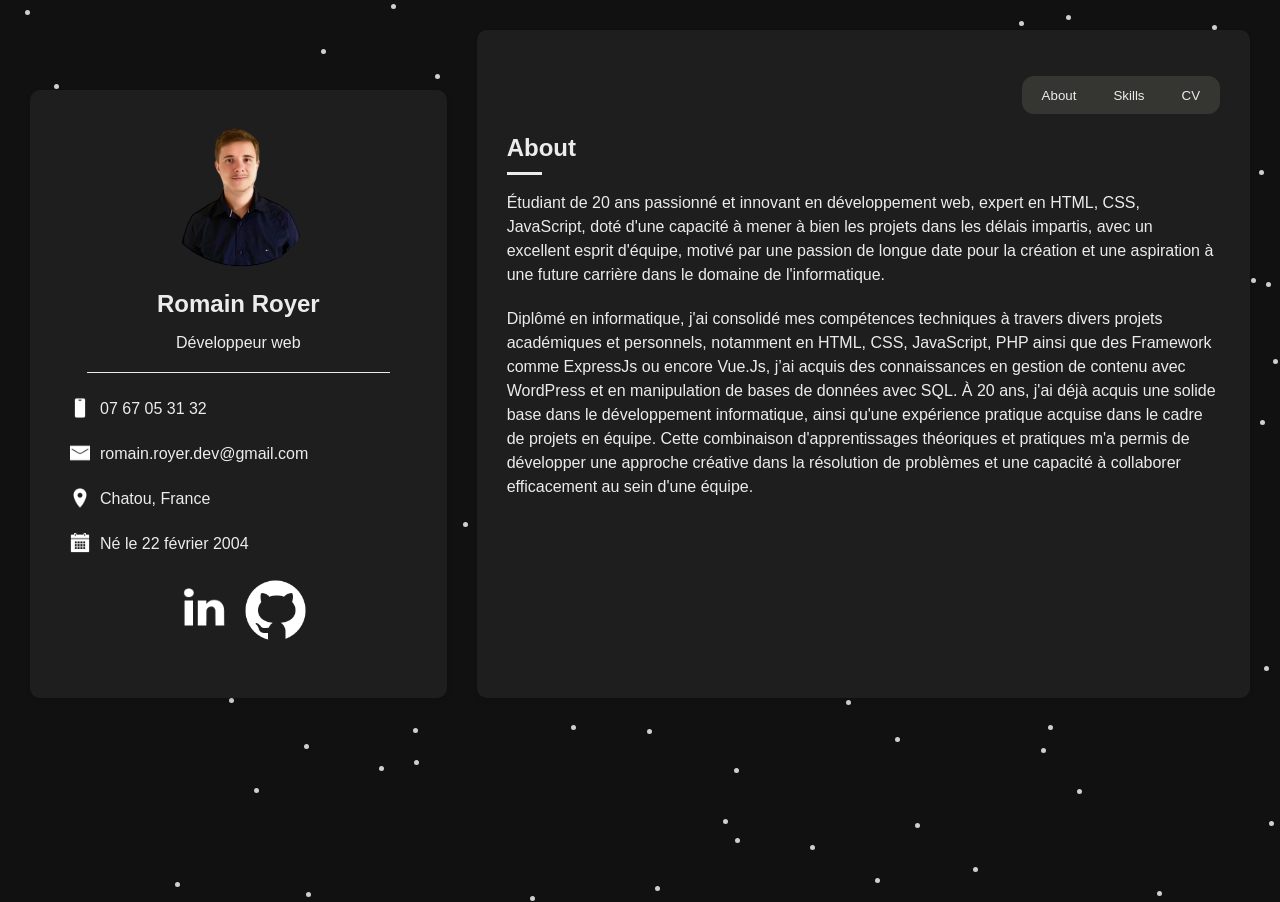
==== index.html @ 0dc57cb0 "portfolio" ====
<!DOCTYPE html>
<html lang="en">
<head>
  <meta charset="UTF-8">
  <meta name="viewport" content="width=device-width, initial-scale=1.0">
  <title>Romain Royer Portfolio</title>
  <link rel="stylesheet" href="style.css">
  <link rel="icon" type="image/png" href="img/icons_portfolio.png"/>
</head>
<body>
  <div class="container">
    <div class="left-section">
      <div class="profile-image">
        <img src="img/Moi-fococlipping-standard.png" alt="Profile Picture">
      </div>
      <div class="profile-info">
        <h2>Romain Royer</h2>
        <p>Développeur web</p>
        <div class="underline"></div>
        <div class="contact-info">
          <div class="contact-item">
            <i class="fas fa-phone-alt"></i>
            <img src="img/icons_phone.png" alt="">
            <p>07 67 05 31 32</p>
          </div>
          <div class="contact-item">
            <i class="fas fa-envelope"></i>
            <img src="img/icons_mail.png" alt="">
            <p>romain.royer.dev@gmail.com</p>
          </div>
          <div class="contact-item">
            <i class="fas fa-map-marker-alt"></i>
            <img src="img/icons_location.png" alt="">
            <p>Chatou, France</p>
          </div>
          <div class="contact-item">
            <i class="fas fa-calendar-alt"></i>
            <img src="img/icons_calendrier.png" alt="">
            <p>Né le 22 février 2004</p>
          </div>
        </div>
        <div class="social-links">
          <a href="https://www.linkedin.com/in/romain-royer-70a17724b/" target="_blank"><img src="img/linkedin_blanc.png" alt=""></a>
          <a href="https://github.com/RomainRy" target="_blank"><img src="img/github_blanc.png" alt=""></a>
        </div>
        
      </div>
    </div>
    <div class="right-section">
      <ul>
        <li><button onclick="showSection('about')">About</button></li>
        <li><button onclick="showSection('skills')">Skills</button></li>
        <li><button onclick="showSection('cv')">CV</button></li> 
      </ul>

      <div id="about" class="about-section">
        <h2>About</h2>
        <div class="underline2"></div>
        <p>Étudiant de 20 ans passionné et innovant en développement web, expert en HTML, CSS, JavaScript, doté d'une capacité à mener à bien les projets dans les délais impartis, avec un excellent esprit d'équipe, motivé par une passion de longue date pour la création et une aspiration à une future carrière dans le domaine de l'informatique.</p>
        <p>Diplômé en informatique, j'ai consolidé mes compétences techniques à travers divers projets académiques et personnels, notamment en HTML, CSS, JavaScript, PHP ainsi que des Framework comme ExpressJs ou encore Vue.Js, j’ai acquis des connaissances en gestion de contenu avec WordPress et en manipulation de bases de données avec SQL. À 20 ans, j'ai déjà acquis une solide base dans le développement informatique, ainsi qu'une expérience pratique acquise dans le cadre de projets en équipe. Cette combinaison d'apprentissages théoriques et pratiques m'a permis de développer une approche créative dans la résolution de problèmes et une capacité à collaborer efficacement au sein d'une équipe.</p>
      </div>
    
      <div id="skills" class="resume-section hidden">
        <h2>Skills</h2>
        <div class="underline2"></div>
        <h3>Mes compétences soft-skills :</h3>
        <p>- Esprit d'équipe <br> - Résolution de problèmes <br> - Pensée critique <br> - Gestion du stress <br> - Curieux</p>
        <h3>Mes compétences hard-skills :</h3>
        <p>- HTML <br> - CSS <br> - Javascript <br> - PHP <br> - ExpresJs <br> - WordPress <br> - Vite</p>
        <h3>Perfectionement en cour :</h3>
        <p>- React <br> - tailwind</p>
      </div>
    
      <div id="cv" class="cv-section hidden">
        <h2>Voici mon CV</h2>
        <div class="underline2"></div>
        <img src="img/Romain.png" alt="">
      </div>
    </div>
    </div>
  </div>
</body>

<script>
  function showSection(sectionId) {
    // Cache toutes les sections
    document.querySelectorAll('.right-section > div').forEach(section => {
      section.classList.add('hidden');
    });

    // Affiche la section cliquée
    document.getElementById(sectionId).classList.remove('hidden');
  }


  const numParticles = 100; // Number of particles
    const particles = [];

    // Initialize particles
    for (let i = 0; i < numParticles; i++) {
      const particle = document.createElement('div');
      particle.classList.add('particle');
      
      // Set random initial position
      particle.x = Math.random() * window.innerWidth;
      particle.y = Math.random() * window.innerHeight;

      // Set random velocity (movement speed and direction)
      particle.velocityX = (Math.random() - 0.5) * 2; // Horizontal velocity
      particle.velocityY = (Math.random() - 0.5) * 2; // Vertical velocity

      // Apply initial position
      particle.style.left = particle.x + 'px';
      particle.style.top = particle.y + 'px';

      particles.push(particle);
      document.body.appendChild(particle);
    }

    function animateParticles() {
      particles.forEach(particle => {
        // Update position based on velocity
        particle.x += particle.velocityX;
        particle.y += particle.velocityY;

        // Check for collision with screen boundaries and reverse velocity (bounce effect)
        if (particle.x <= 0 || particle.x >= window.innerWidth - 5) {
          particle.velocityX *= -1; // Reverse horizontal direction
        }
        if (particle.y <= 0 || particle.y >= window.innerHeight - 5) {
          particle.velocityY *= -1; // Reverse vertical direction
        }

        // Apply the updated position
        particle.style.left = particle.x + 'px';
        particle.style.top = particle.y + 'px';
      });

      // Continuously animate
      requestAnimationFrame(animateParticles);
    }

    // Start the animation
    animateParticles();

    // Update particles' positions if the window is resized
    window.addEventListener('resize', () => {
      particles.forEach(particle => {
        particle.x = Math.random() * window.innerWidth;
        particle.y = Math.random() * window.innerHeight;
      });
    });
</script>
</html>
---- style.css ----
body {
    font-family: sans-serif;
    margin: 0;
    background-color: #111111;
    display: flex;
    overflow: hidden;
  }

  .particle {
    position: absolute; /* Fix particle position to viewport */
    width: 5px;
    height: 5px;
    background-color: rgba(255, 255, 255, 0.8);
    border-radius: 50%;
  }

  @keyframes moveParticle {
    0% {
      transform: translate(0, 0);
    }
    100% {
      transform: translate(calc(-50vw + 100vw * var(--x)), calc(-50vh + 100vh * var(--y)));
    }
  }
  
  .container {
    display: flex;
    width: 100%;
    padding: 30px;
  }
  
  .left-section {
    background-color: #1e1e1e;
    padding: 30px;
    border-radius: 10px;
    box-shadow: 0 2px 5px rgba(0, 0, 0, 0.1);
    width: 30%;
    margin-right: 30px;
    margin-top: 60px;
    height: max-content;
    z-index: 10;
  }
  
  .profile-image {
    width: 150px;
    height: 150px;
    border-radius: 50%;
    overflow: hidden;
    margin: 0 auto;
    margin-bottom: 20px;
  }
  
  .profile-image img {
    width: 100%;
    height: 100%;
    object-fit: cover;
  }
  
  .profile-info h2 {
    font-size: 24px;
    font-weight: bold;
    margin-bottom: 10px;
    text-align: center;
    color: #ececec;
  }
  
  .profile-info p {
    font-size: 16px;
    margin-bottom: 20px;
    text-align: center;
    color: #ececec;
  }

  .underline {
    width: 85%;
    height: 1px; 
    background-color: #ececec; 
    margin: 10px auto; 
  }

  .underline2 {
    width: 5%;
    height: 3px; 
    background-color: #ececec;  
  }
  
  .social-links {
    display: flex;
    justify-content: center;
    margin-bottom: 20px;
    height: 75px;
  }

  .social-links a {
    transition: height 0.3s ease; /* Ajoutez cette ligne pour une transition plus lente */
  }

  .social-links a:hover{
    height: 85px;
  }
  
  .social-links a {
    display: flex;
    justify-content: center;
    margin-bottom: 20px;
    height: 75px;
  }
  
  .contact-info {
    margin-bottom: 20px;
  }

  .contact-info img{
    width: 20px;
    height: 20px;
    margin-right: 10px;
    margin-top: 15px;
  }
  
  .contact-item {
    display: flex;
    align-items: center;
    margin-bottom: 10px;
  }
  
  .contact-item i {
    color: #333;
    font-size: 18px;
    margin-right: 10px;
  }
  
  .contact-item p {
    font-size: 16px;
    margin-bottom: 0;
  }
  
  .download-cv {
    background-color: #007bff;
    color: #fff;
    padding: 10px 20px;
    border-radius: 5px;
    text-decoration: none;
    display: block;
    width: fit-content;
    margin: 0 auto;
    transition: background-color 0.3s ease;
  }
  
  .download-cv:hover {
    background-color: #0056b3;
  }
  
  .right-section {
    background-color: #1e1e1e;
    padding: 30px;
    border-radius: 10px;
    box-shadow: 0 2px 5px rgba(0, 0, 0, 0.1);
    width: 60%;
    z-index: 10;
  }

  .right-section ul {
    display: flex;
    flex-direction: row;
    justify-content: center;
    list-style: none;
    gap: 25px;
    background-color: #353632;
    width: 25%;
    margin-left: auto;
    margin-right: 0;
    padding: 10px;
    border-radius: 12px;
  }

  .right-section button{
    color: #ececec;
    background: none;
    border: none;
  }

  .right-section button:hover{
    color: #007bff;
    cursor: pointer;
  }
  
  .about-section h2 {
    font-size: 24px;
    font-weight: bold;
    margin-bottom: 10px;
    color: #ececec;
  }
  
  .about-section p {
    font-size: 16px;
    line-height: 1.5;
    margin-bottom: 20px;
    color: #ececec;
  }
  
  /* .skills-section {
    margin-bottom: 20px;
  }
  
  .skills-section h2 {
    font-size: 20px;
    font-weight: bold;
    margin-bottom: 10px;
  }
  
  .skill-card {
    background-color: #f8f9fa;
    padding: 20px;
    border-radius: 10px;
    box-shadow: 0 2px 5px rgba(0, 0, 0, 0.1);
    margin-bottom: 20px;
  }
  
  .skill-card i {
    color: #007bff;
    font-size: 30px;
    margin-bottom: 10px;
  }
  
  .skill-card h3 {
    font-size: 18px;
    font-weight: bold;
    margin-bottom: 10px;
  }
  
  .skill-card p {
    font-size: 14px;
    line-height: 1.5;
  } */

  .hidden {
    display: none;
  }

  .resume-section{
    color: #ececec;
  }

  .resume-section h2 {
    font-size: 24px;
    font-weight: bold;
    margin-bottom: 10px;
    color: #ececec;
  }

  .cv-section{
    color: #ececec;
  }

  .cv-section h2 {
    font-size: 24px;
    font-weight: bold;
    margin-bottom: 10px;
    color: #ececec;
  }

  .cv-section img{
    margin-top: 10px;
    width: 400px;
    align-items: center;
  }
  
  @media (max-width: 992px) {
    .container {
      flex-direction: column;
    }
  
    .left-section, .right-section {
      width: 100%;
      margin-bottom: 30px;
    }
  
    .sidebar {
      width: 100%;
    }
  }
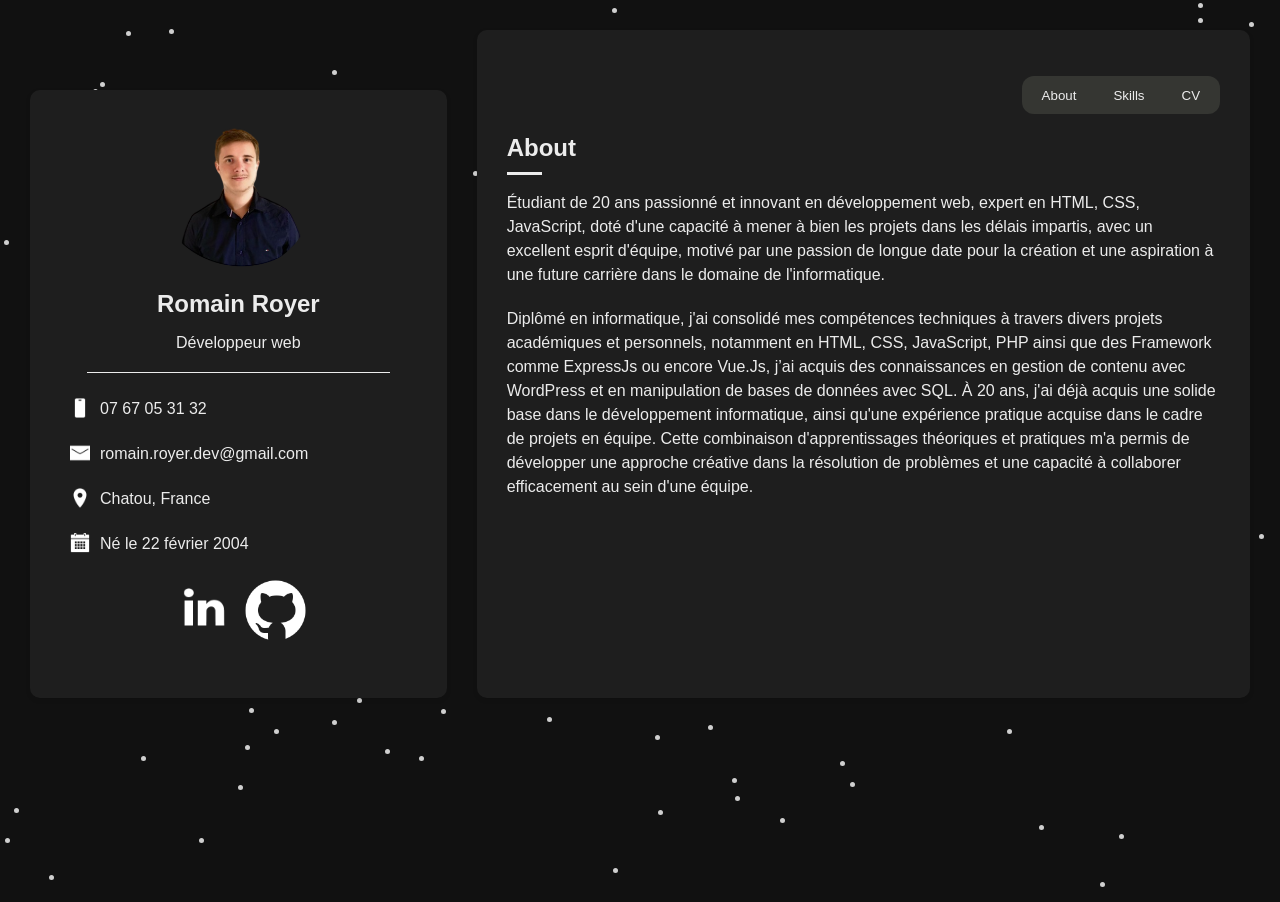
==== commit 15630e35: "update" ====
--- a/index.html
+++ b/index.html
@@ -67,7 +67,7 @@
         <p>- Esprit d'équipe <br> - Résolution de problèmes <br> - Pensée critique <br> - Gestion du stress <br> - Curieux</p>
         <h3>Mes compétences hard-skills :</h3>
         <p>- HTML <br> - CSS <br> - Javascript <br> - PHP <br> - ExpresJs <br> - WordPress <br> - Vite</p>
-        <h3>Perfectionement en cour :</h3>
+        <h3>Perfectionement en cours :</h3>
         <p>- React <br> - tailwind</p>
       </div>
     
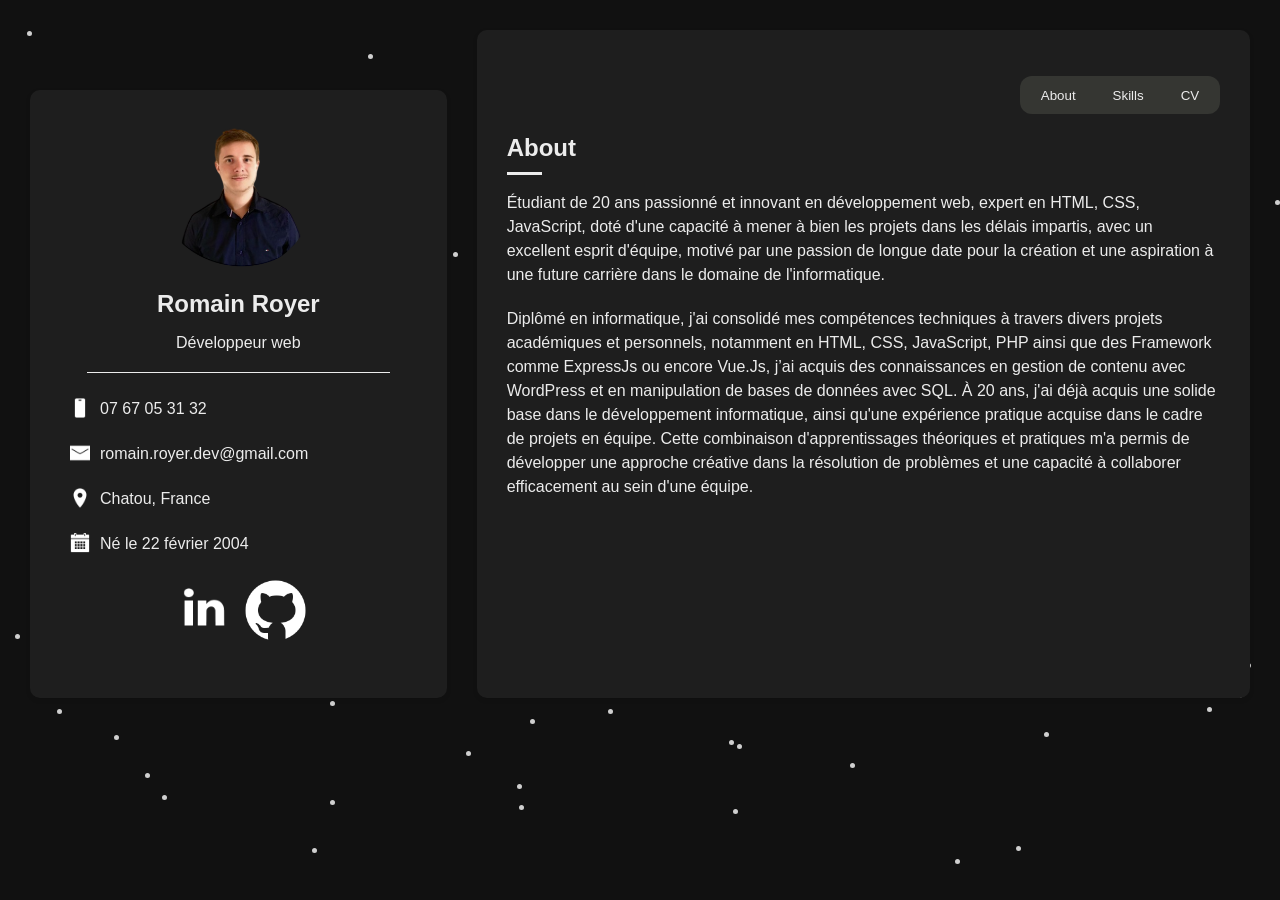
==== commit 1cc36d97: "ajout du responsive + icones" ====
--- a/index.html
+++ b/index.html
@@ -66,9 +66,44 @@
         <h3>Mes compétences soft-skills :</h3>
         <p>- Esprit d'équipe <br> - Résolution de problèmes <br> - Pensée critique <br> - Gestion du stress <br> - Curieux</p>
         <h3>Mes compétences hard-skills :</h3>
-        <p>- HTML <br> - CSS <br> - Javascript <br> - PHP <br> - ExpresJs <br> - WordPress <br> - Vite</p>
+        <div class="hardkills">
+          <div>
+            <img src="img/HTML.png" alt="">
+            <p>HTML</p>
+          </div>
+          <div>
+            <img src="img/css.png" alt="">
+            <p>CSS</p>
+          </div>
+          <div>
+            <img src="img/JavaScript.png" alt="">
+            <p>JavaScript</p>
+          </div>
+          <div>
+            <img src="img/PHP.png" alt="">
+            <p>PHP</p>
+          </div>
+          <div>
+            <img src="img/wordpress.webp" alt="">
+            <p>WordPress</p>
+          </div>
+          <div>
+            <img src="img/espressJs.png" alt="">
+            <p>ExpressJs</p>
+          </div>
+        </div>
+
         <h3>Perfectionement en cours :</h3>
-        <p>- React <br> - tailwind</p>
+        <div class="perfectionement">
+          <div>
+            <img src="img/React.webp" alt="">
+            <p>React</p>
+          </div>
+          <div>
+            <img src="img/tailwind.svg" alt="">
+            <p>Tailwind</p>
+          </div>
+        </div>
       </div>
     
       <div id="cv" class="cv-section hidden">
--- a/style.css
+++ b/style.css
@@ -7,7 +7,7 @@
   }
 
   .particle {
-    position: absolute; /* Fix particle position to viewport */
+    position: absolute; 
     width: 5px;
     height: 5px;
     background-color: rgba(255, 255, 255, 0.8);
@@ -55,7 +55,7 @@
     height: 100%;
     object-fit: cover;
   }
-  
+
   .profile-info h2 {
     font-size: 24px;
     font-weight: bold;
@@ -83,6 +83,46 @@
     height: 3px; 
     background-color: #ececec;  
   }
+
+  .hardkills{
+    background-color:#353632 ;
+    border-radius: 12px;
+    padding: 15px;
+    display: flex;
+    justify-content: space-around;
+    flex-wrap: wrap;
+    text-align: center;
+  }
+
+  .hardkills img{
+    height: 50px;
+    object-fit: cover;
+  }
+
+  .hardkills p{
+    margin: 5px 0 5px 0;
+  }
+
+  .perfectionement{
+    background-color:#353632 ;
+    border-radius: 12px;
+    padding: 15px;
+    display: flex;
+    justify-content: space-around;
+    flex-wrap: wrap;
+    text-align: center;
+    width: 50%;
+  }
+
+  .perfectionement img{
+    height: 50px;
+    object-fit: cover;
+  }
+
+  .perfectionement p{
+    margin: 5px 0 5px 0;
+  }
+
   
   .social-links {
     display: flex;
@@ -92,7 +132,7 @@
   }
 
   .social-links a {
-    transition: height 0.3s ease; /* Ajoutez cette ligne pour une transition plus lente */
+    transition: height 0.3s ease;
   }
 
   .social-links a:hover{
@@ -167,10 +207,12 @@
     gap: 25px;
     background-color: #353632;
     width: 25%;
+    min-width: 200px;
     margin-left: auto;
     margin-right: 0;
     padding: 10px;
     border-radius: 12px;
+    box-sizing: border-box;
   }
 
   .right-section button{
@@ -265,17 +307,23 @@
     align-items: center;
   }
   
-  @media (max-width: 992px) {
+  @media (max-width: 900px) {
     .container {
       flex-direction: column;
     }
   
     .left-section, .right-section {
-      width: 100%;
+      width: 90%;
       margin-bottom: 30px;
     }
   
     .sidebar {
       width: 100%;
     }
+    .particle{
+      display: none;
+    }
+    body{
+      overflow: scroll;
+    }
   }
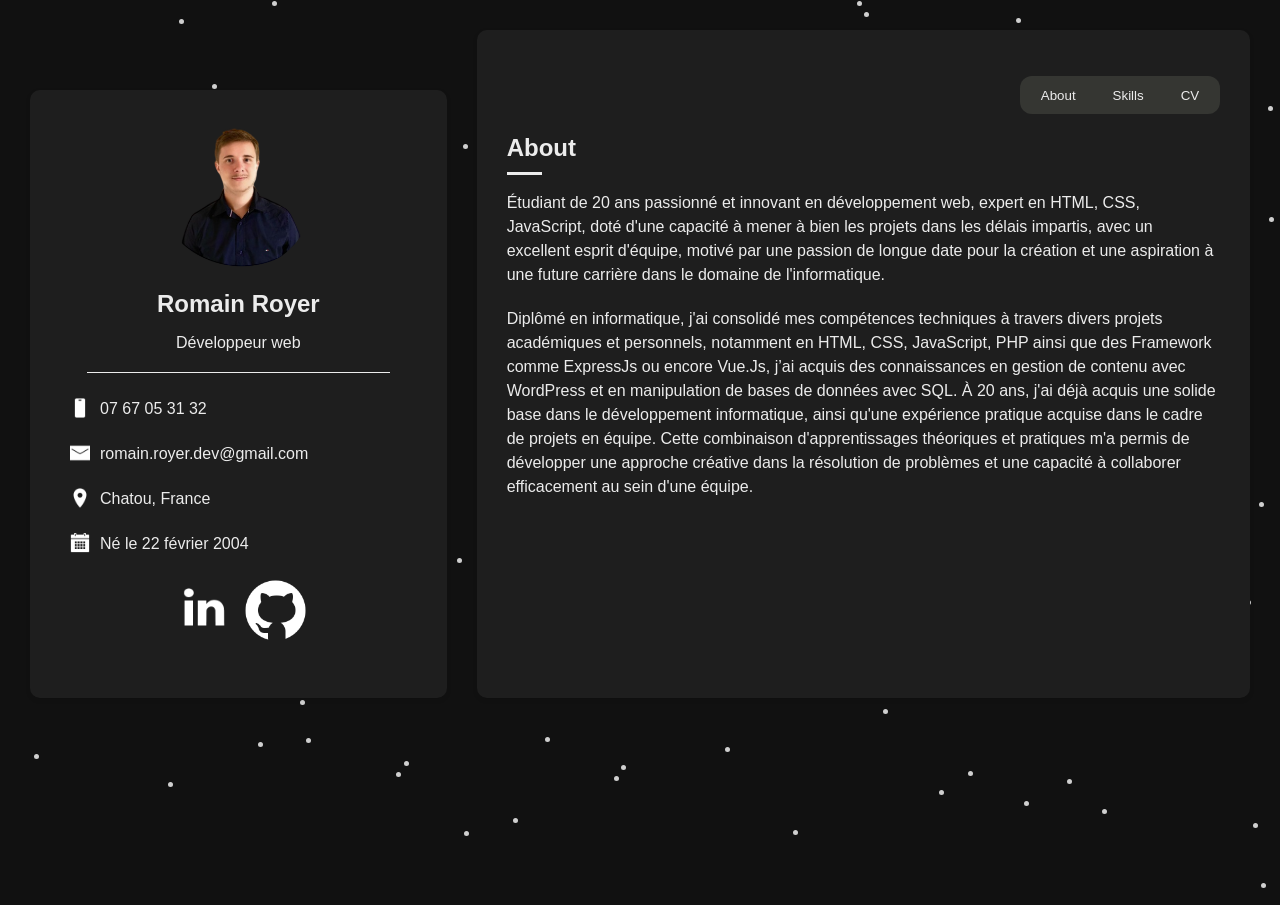
==== commit 12724e74: "ajout d'hardskills + correction bug" ====
--- a/index.html
+++ b/index.html
@@ -68,7 +68,7 @@
         <h3>Mes compétences hard-skills :</h3>
         <div class="hardkills">
           <div>
-            <img src="img/HTML.png" alt="">
+            <img src="img/html.png" alt="">
             <p>HTML</p>
           </div>
           <div>
@@ -89,6 +89,14 @@
           </div>
           <div>
             <img src="img/espressJs.png" alt="">
+            <p>ExpressJs</p>
+          </div>
+          <div>
+            <img src="img/mysql.jpg" alt="">
+            <p>ExpressJs</p>
+          </div>
+          <div>
+            <img src="img/vite.png" alt="">
             <p>ExpressJs</p>
           </div>
         </div>
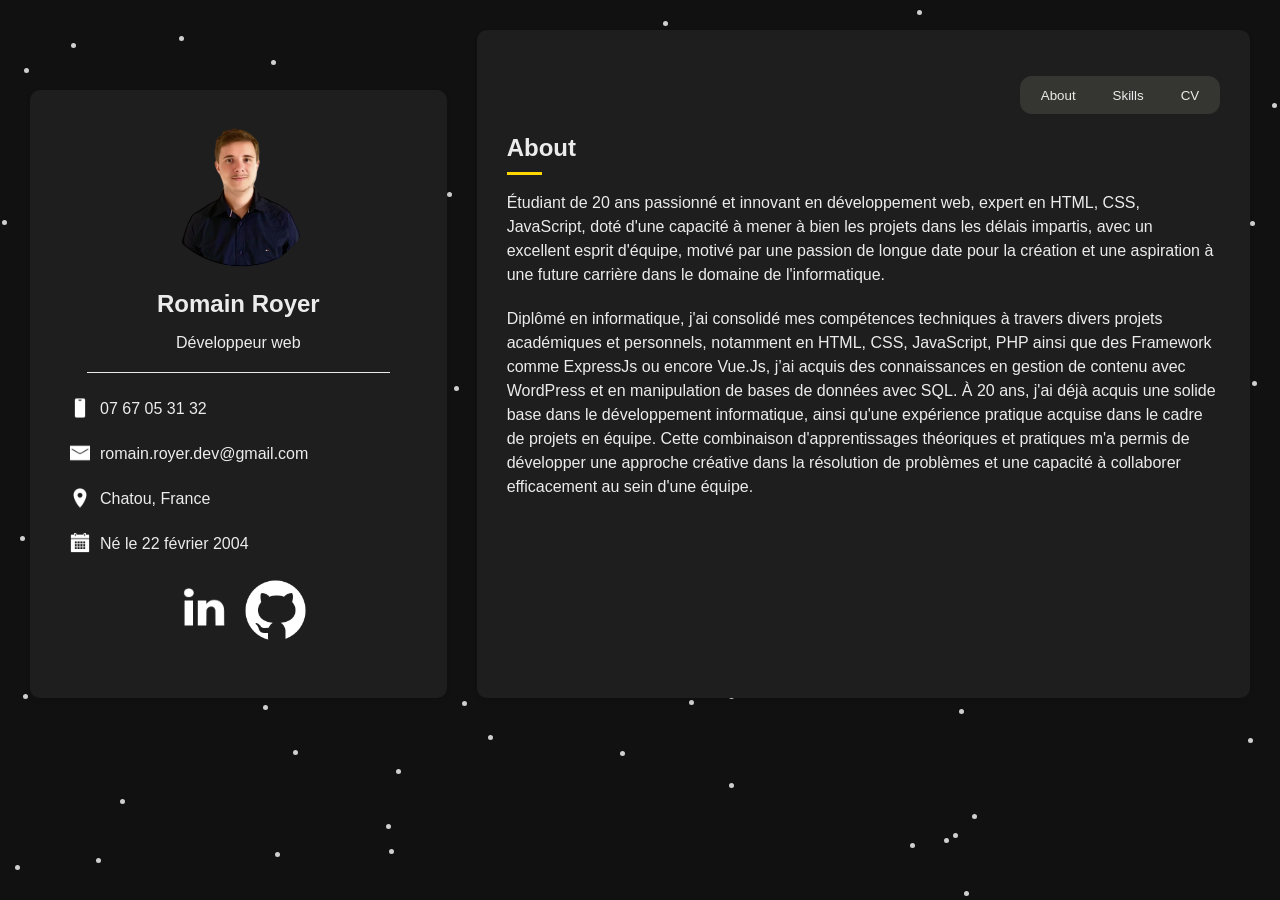
==== commit dc749220: "correction hardskills" ====
--- a/index.html
+++ b/index.html
@@ -93,11 +93,11 @@
           </div>
           <div>
             <img src="img/mysql.jpg" alt="">
-            <p>ExpressJs</p>
+            <p>MySQL</p>
           </div>
           <div>
             <img src="img/vite.png" alt="">
-            <p>ExpressJs</p>
+            <p>Vite</p>
           </div>
         </div>
 
--- a/style.css
+++ b/style.css
@@ -81,7 +81,7 @@
   .underline2 {
     width: 5%;
     height: 3px; 
-    background-color: #ececec;  
+    background-color: gold;  
   }
 
   .hardkills{
@@ -92,6 +92,7 @@
     justify-content: space-around;
     flex-wrap: wrap;
     text-align: center;
+    gap: 15px;
   }
 
   .hardkills img{
@@ -222,7 +223,7 @@
   }
 
   .right-section button:hover{
-    color: #007bff;
+    color: gold;
     cursor: pointer;
   }
   
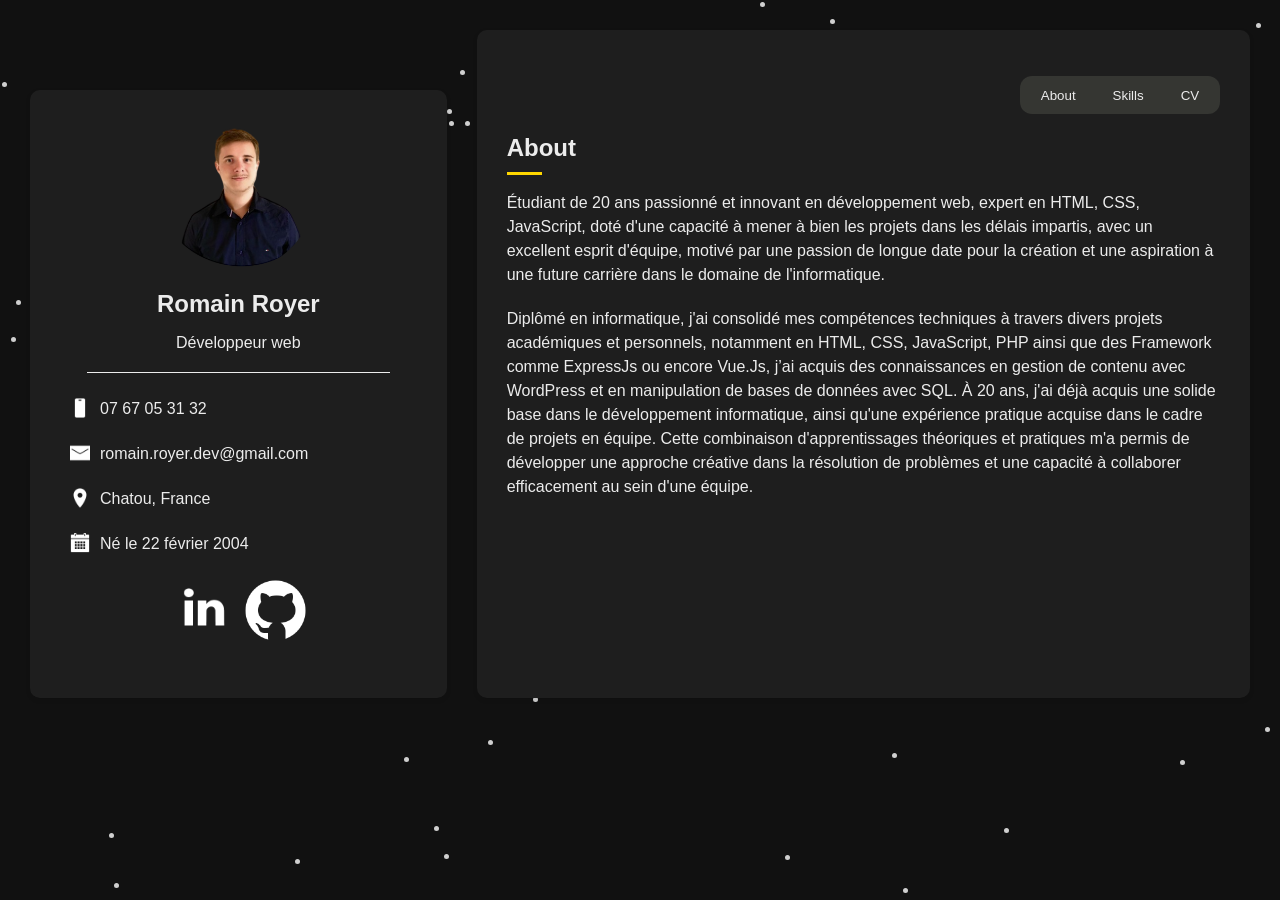
==== commit 4c0286af: "ajout 3d" ====
--- a/index.html
+++ b/index.html
@@ -14,7 +14,7 @@
         <img src="img/Moi-fococlipping-standard.png" alt="Profile Picture">
       </div>
       <div class="profile-info">
-        <h2>Romain Royer</h2>
+        <h2 class="animated-text">Romain Royer</h2>
         <p>Développeur web</p>
         <div class="underline"></div>
         <div class="contact-info">
@@ -45,12 +45,15 @@
         </div>
         
       </div>
+      <!-- <a href="page/game.html" class="download-cv">CV2</a>
+      <a href="#" class="download-cv" onclick="redirectToGame()">CV2</a> -->
     </div>
     <div class="right-section">
       <ul>
         <li><button onclick="showSection('about')">About</button></li>
         <li><button onclick="showSection('skills')">Skills</button></li>
-        <li><button onclick="showSection('cv')">CV</button></li> 
+        <!-- <li><button onclick="showSection('cv')">CV</button></li>  -->
+        <li><button onclick="redirectToGame('cv')">CV</button></li>
       </ul>
 
       <div id="about" class="about-section">
@@ -99,13 +102,21 @@
             <img src="img/vite.png" alt="">
             <p>Vite</p>
           </div>
+          <div>
+            <img src="img/React.webp" alt="">
+            <p>React</p>
+          </div>
+          <div>
+            <img src="img/Three.js.png" alt="">
+            <p>Three.js</p>
+          </div>
         </div>
 
         <h3>Perfectionement en cours :</h3>
         <div class="perfectionement">
           <div>
-            <img src="img/React.webp" alt="">
-            <p>React</p>
+            <img src="img/symfony.webp" alt="">
+            <p>Symfony</p>
           </div>
           <div>
             <img src="img/tailwind.svg" alt="">
@@ -125,6 +136,12 @@
 </body>
 
 <script>
+
+  function redirectToGame() {
+    localStorage.setItem('selectedCircuit', '../map_cv.glb');
+    window.location.href = 'page/game.html';
+  }
+
   function showSection(sectionId) {
     // Cache toutes les sections
     document.querySelectorAll('.right-section > div').forEach(section => {
--- a/style.css
+++ b/style.css
@@ -92,7 +92,7 @@
     justify-content: space-around;
     flex-wrap: wrap;
     text-align: center;
-    gap: 15px;
+    gap: 50px;
   }
 
   .hardkills img{
@@ -193,7 +193,7 @@
   
   .right-section {
     background-color: #1e1e1e;
-    padding: 30px;
+    padding: 30px 30px 15px 30px;
     border-radius: 10px;
     box-shadow: 0 2px 5px rgba(0, 0, 0, 0.1);
     width: 60%;
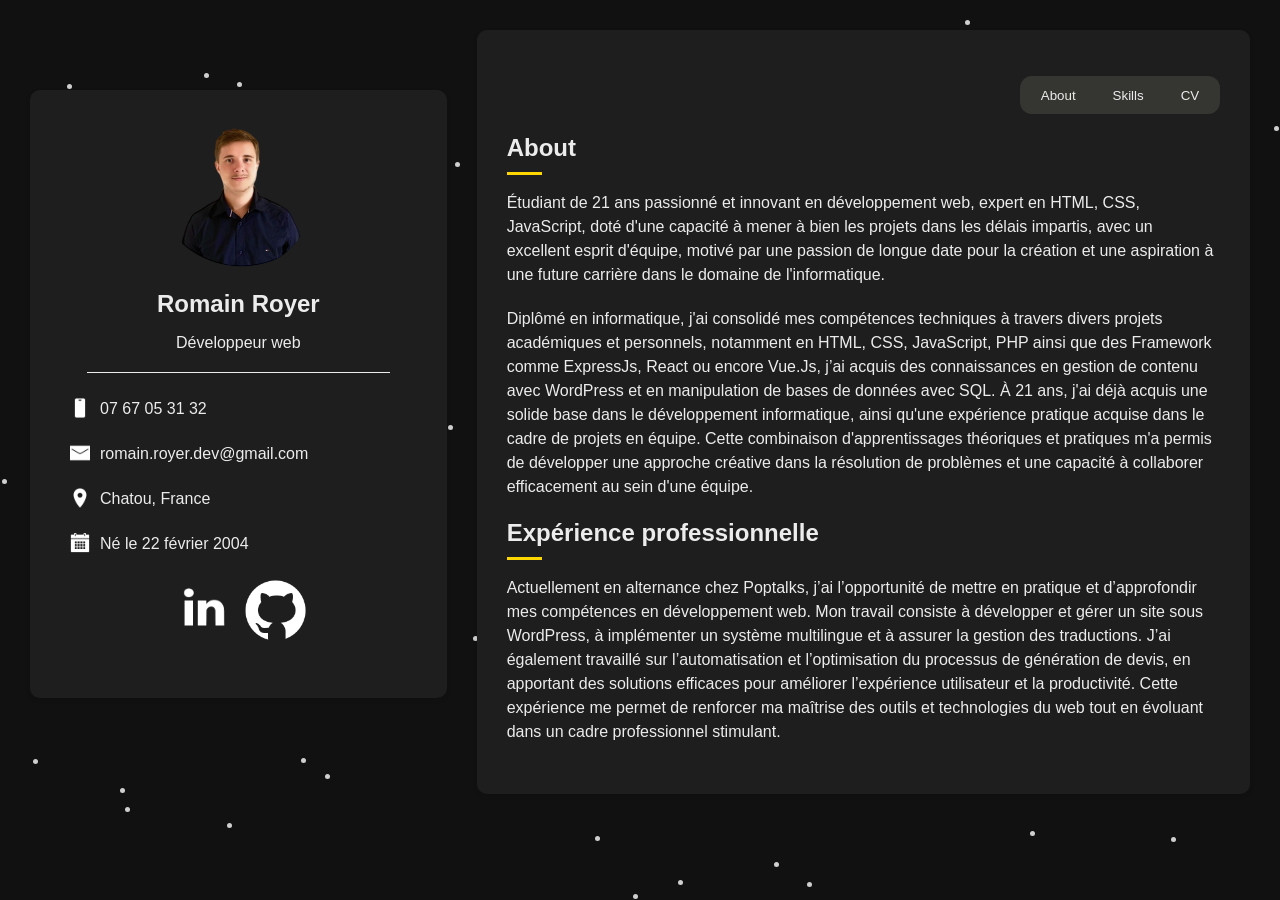
==== commit c2dbeec3: "ajout expérience professionnelle" ====
--- a/index.html
+++ b/index.html
@@ -59,8 +59,11 @@
       <div id="about" class="about-section">
         <h2>About</h2>
         <div class="underline2"></div>
-        <p>Étudiant de 20 ans passionné et innovant en développement web, expert en HTML, CSS, JavaScript, doté d'une capacité à mener à bien les projets dans les délais impartis, avec un excellent esprit d'équipe, motivé par une passion de longue date pour la création et une aspiration à une future carrière dans le domaine de l'informatique.</p>
-        <p>Diplômé en informatique, j'ai consolidé mes compétences techniques à travers divers projets académiques et personnels, notamment en HTML, CSS, JavaScript, PHP ainsi que des Framework comme ExpressJs ou encore Vue.Js, j’ai acquis des connaissances en gestion de contenu avec WordPress et en manipulation de bases de données avec SQL. À 20 ans, j'ai déjà acquis une solide base dans le développement informatique, ainsi qu'une expérience pratique acquise dans le cadre de projets en équipe. Cette combinaison d'apprentissages théoriques et pratiques m'a permis de développer une approche créative dans la résolution de problèmes et une capacité à collaborer efficacement au sein d'une équipe.</p>
+        <p>Étudiant de 21 ans passionné et innovant en développement web, expert en HTML, CSS, JavaScript, doté d'une capacité à mener à bien les projets dans les délais impartis, avec un excellent esprit d'équipe, motivé par une passion de longue date pour la création et une aspiration à une future carrière dans le domaine de l'informatique.</p>
+        <p>Diplômé en informatique, j'ai consolidé mes compétences techniques à travers divers projets académiques et personnels, notamment en HTML, CSS, JavaScript, PHP ainsi que des Framework comme ExpressJs, React ou encore Vue.Js, j’ai acquis des connaissances en gestion de contenu avec WordPress et en manipulation de bases de données avec SQL. À 21 ans, j'ai déjà acquis une solide base dans le développement informatique, ainsi qu'une expérience pratique acquise dans le cadre de projets en équipe. Cette combinaison d'apprentissages théoriques et pratiques m'a permis de développer une approche créative dans la résolution de problèmes et une capacité à collaborer efficacement au sein d'une équipe.</p>
+        <h2>Expérience professionnelle</h2>
+        <div class="underline2"></div>
+        <p>Actuellement en alternance chez Poptalks, j’ai l’opportunité de mettre en pratique et d’approfondir mes compétences en développement web. Mon travail consiste à développer et gérer un site sous WordPress, à implémenter un système multilingue et à assurer la gestion des traductions. J’ai également travaillé sur l’automatisation et l’optimisation du processus de génération de devis, en apportant des solutions efficaces pour améliorer l’expérience utilisateur et la productivité. Cette expérience me permet de renforcer ma maîtrise des outils et technologies du web tout en évoluant dans un cadre professionnel stimulant.</p>
       </div>
     
       <div id="skills" class="resume-section hidden">
--- a/style.css
+++ b/style.css
@@ -92,7 +92,7 @@
     justify-content: space-around;
     flex-wrap: wrap;
     text-align: center;
-    gap: 50px;
+    gap: 15px;
   }
 
   .hardkills img{
@@ -193,7 +193,7 @@
   
   .right-section {
     background-color: #1e1e1e;
-    padding: 30px 30px 15px 30px;
+    padding: 30px;
     border-radius: 10px;
     box-shadow: 0 2px 5px rgba(0, 0, 0, 0.1);
     width: 60%;
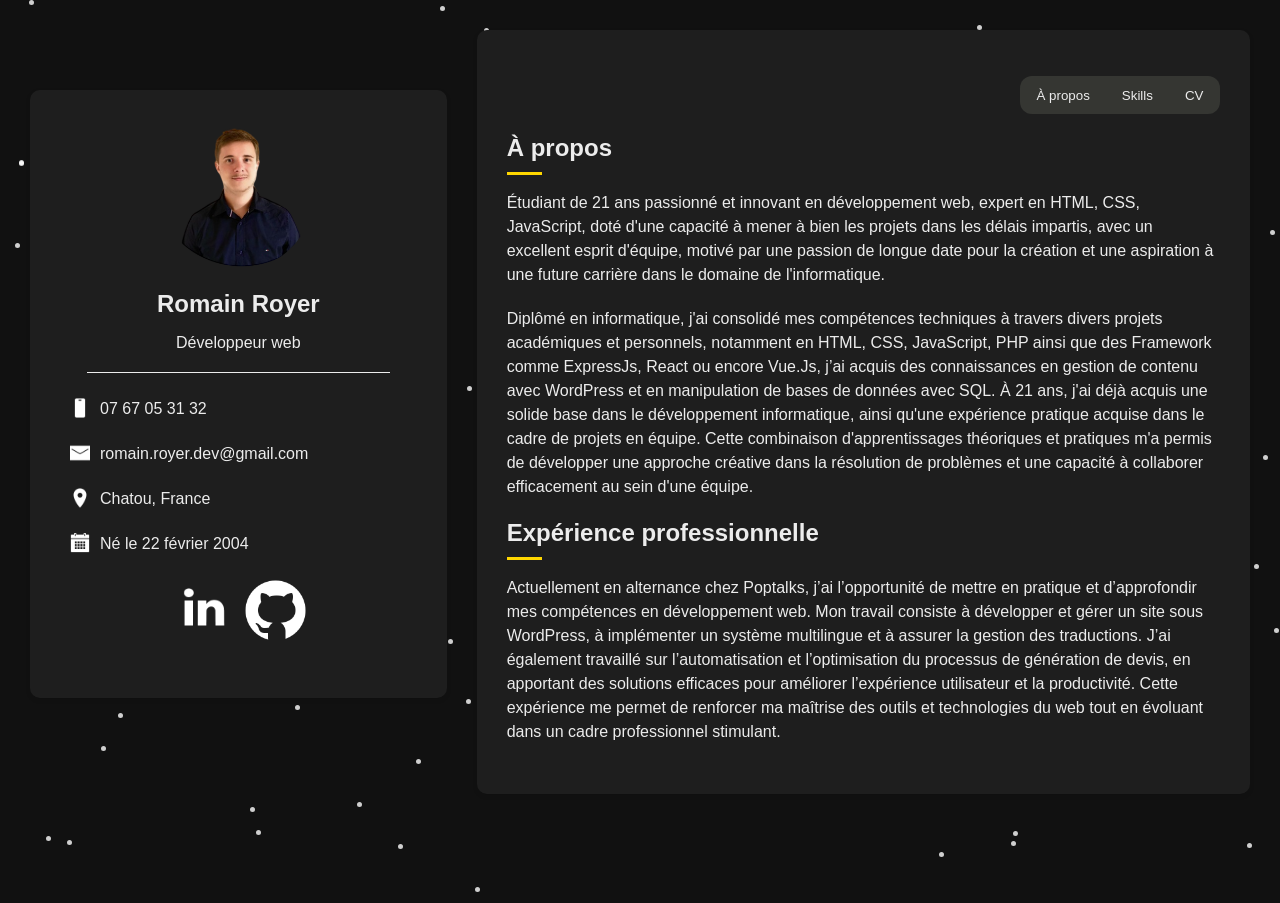
==== commit c590d9b6: "update css" ====
--- a/index.html
+++ b/index.html
@@ -50,14 +50,14 @@
     </div>
     <div class="right-section">
       <ul>
-        <li><button onclick="showSection('about')">About</button></li>
+        <li><button onclick="showSection('about')">À propos</button></li>
         <li><button onclick="showSection('skills')">Skills</button></li>
         <!-- <li><button onclick="showSection('cv')">CV</button></li>  -->
         <li><button onclick="redirectToGame('cv')">CV</button></li>
       </ul>
 
       <div id="about" class="about-section">
-        <h2>About</h2>
+        <h2>À propos</h2>
         <div class="underline2"></div>
         <p>Étudiant de 21 ans passionné et innovant en développement web, expert en HTML, CSS, JavaScript, doté d'une capacité à mener à bien les projets dans les délais impartis, avec un excellent esprit d'équipe, motivé par une passion de longue date pour la création et une aspiration à une future carrière dans le domaine de l'informatique.</p>
         <p>Diplômé en informatique, j'ai consolidé mes compétences techniques à travers divers projets académiques et personnels, notamment en HTML, CSS, JavaScript, PHP ainsi que des Framework comme ExpressJs, React ou encore Vue.Js, j’ai acquis des connaissances en gestion de contenu avec WordPress et en manipulation de bases de données avec SQL. À 21 ans, j'ai déjà acquis une solide base dans le développement informatique, ainsi qu'une expérience pratique acquise dans le cadre de projets en équipe. Cette combinaison d'apprentissages théoriques et pratiques m'a permis de développer une approche créative dans la résolution de problèmes et une capacité à collaborer efficacement au sein d'une équipe.</p>
--- a/style.css
+++ b/style.css
@@ -205,7 +205,7 @@
     flex-direction: row;
     justify-content: center;
     list-style: none;
-    gap: 25px;
+    gap: 20px;
     background-color: #353632;
     width: 25%;
     min-width: 200px;
@@ -307,6 +307,24 @@
     width: 400px;
     align-items: center;
   }
+
+  @media (max-width: 1230px){
+    .about-section p {
+      font-size: 15px;
+    }
+  }
+
+  @media (max-width: 1080px){
+    .about-section p {
+      font-size: 12px;
+    }
+  }
+
+  @media (max-width: 950px){
+    .hardkills img{
+      height: 40px;
+    }
+  }
   
   @media (max-width: 900px) {
     .container {
